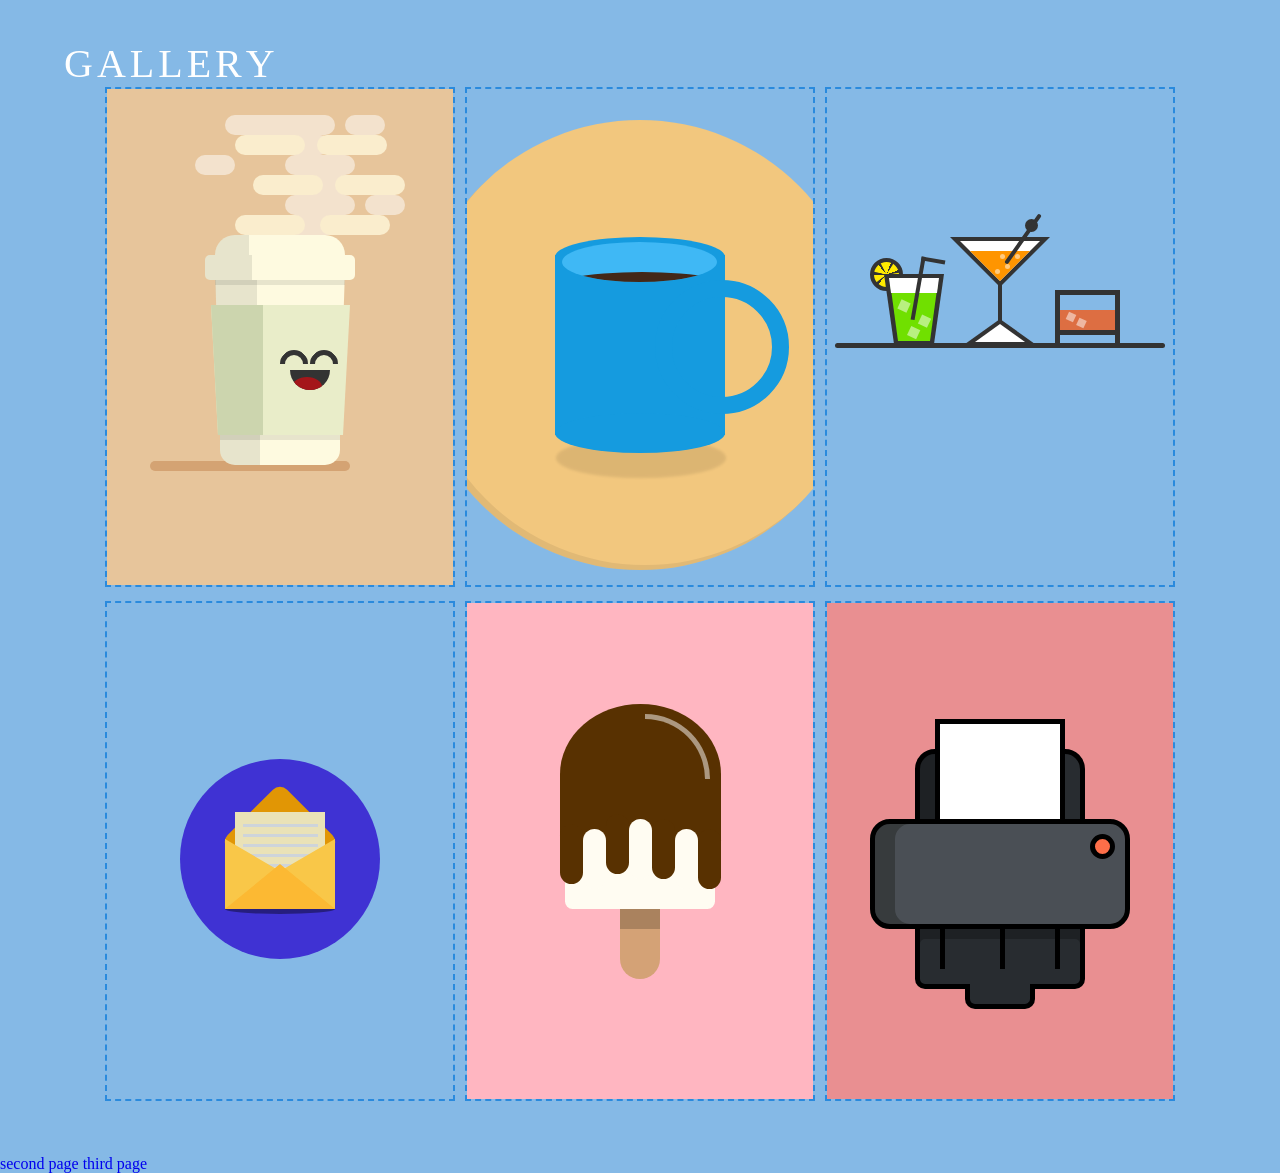
==== main/index.html @ 1396f450 "final version added" ====
<!DOCTYPE html>
<html lang="en">
<head>
    <meta charset="UTF-8">
    <meta http-equiv="X-UA-Compatible" content="IE=edge">
    <meta name="viewport" content="width=device-width, initial-scale=1.0">
    <link rel="stylesheet" href="index.css">
    <title>CSS Gallery - First page</title>
</head>
<body>
    <main>
        <div class="container">
            <div class="waviy">
                <span style="--i:1">G</span>
                <span style="--i:2">a</span>
                <span style="--i:3">l</span>
                <span style="--i:4">l</span>
                <span style="--i:5">e</span>
                <span style="--i:6">r</span>
                <span style="--i:7">y</span>
            </div>
            <ul class="image-gallery">
                <li>
                    <iframe src="..\coffee-cup.html" frameborder="0" width="100%" height="500" scrolling="no"></iframe>
                    <div class="overlay"><span>Coffee cup</span></div>
                </li>
                <li>
                    <iframe src="..\coffee-mug.html" frameborder="0" width="100%" height="500" scrolling="no"></iframe>
                    <div class="overlay"><span>coffee-mug</span></div>
                </li>
                <li>
                    <iframe src="..\drinks.html" frameborder="0" width="100%" height="500" scrolling="no"></iframe>
                    <div class="overlay"><span>Drinks</span></div>
                </li>
                <li>
                    <iframe src="..\envelope.html" frameborder="0" width="100%" height="500"></iframe>
                    <div class="overlay"><span>Envelope</span></div>
                </li>
                <li>
                    <iframe src="..\icecream.html" frameborder="0" width="100%" height="500"></iframe>
                    <div class="overlay"><span>Icecream</span></div>
                </li>
                <li>
                    <iframe src="..\printer.html" frameborder="0" width="100%" height="500" scrolling="no"></iframe>
                    <div class="overlay"><span>Printer</span></div>
                </li>
            </ul>
        </div>
        <a href="second.html" target="_blank">Second page</a>
        <a href="third.html" target="_blank">Third page</a>
    </main>
</body>
</html>
---- main/index.css ----
* {
    margin: 0;
    padding: 0;
    box-sizing: border-box;
}

body {
    font-family: "Comic Sans MS";
    background-color: #85b9e6;
}

.container {
    padding: 40px 5%;
}

iframe {
    border: 2px dashed #2a8add;
}

iframe:hover {
    cursor: pointer;
}

.heading-text {
    margin-bottom: 2rem;
    font-size: 2rem;
    text-align: center;
}

.heading-text span {
    font-weight: 100;
}

ul {
    list-style: none;
}

.image-gallery {
    display: flex;
    flex-wrap: wrap;
    justify-content: center;
    gap: 10px;
}

.image-gallery > li {
    flex-basis: 350px;
    position: relative;
    cursor: pointer;
}

.image-gallery::after {
    content: "";
    flex-basis: 350px;
}

.image-gallery li img {
    object-fit: cover;
    width: 100%;
    height: 100%;
    vertical-align: middle;
    border-radius: 5px;
}

.overlay {
    position: absolute;
    width: 100%;
    height: 100%;
    background: rgba(57, 57, 57, 0.502);
    color: #fff;
    display: flex;
    align-items: center;
    justify-content: center;
    top: 0;
    left: 0;
    border-radius: 5px;
    transform: scale(0);
    transition: all 0.2s 0.1s ease-in-out;
}

.image-gallery li:hover .overlay {
    transform: scale(1);
}

/*text animation*/
.waviy {
    position: relative;
}
.waviy span:hover {
    color: aqua;
}

.waviy span {
    position: relative;
    display: inline-block;
    font-size: 40px;
    color: #fff;
    text-transform: uppercase;
    animation: flip 2s infinite;
    animation-delay: calc(.2s * var(--i))
}


@keyframes flip {
    0%,80% {
      transform: rotateY(360deg) 
    }
}

/*a style*/
a {
    text-decoration: none;
    text-transform: lowercase;
}

a:visited {
    color: #c00060;
}

a:hover {
    background-color: #f2c77e;
    color: #704b0ac7;
}
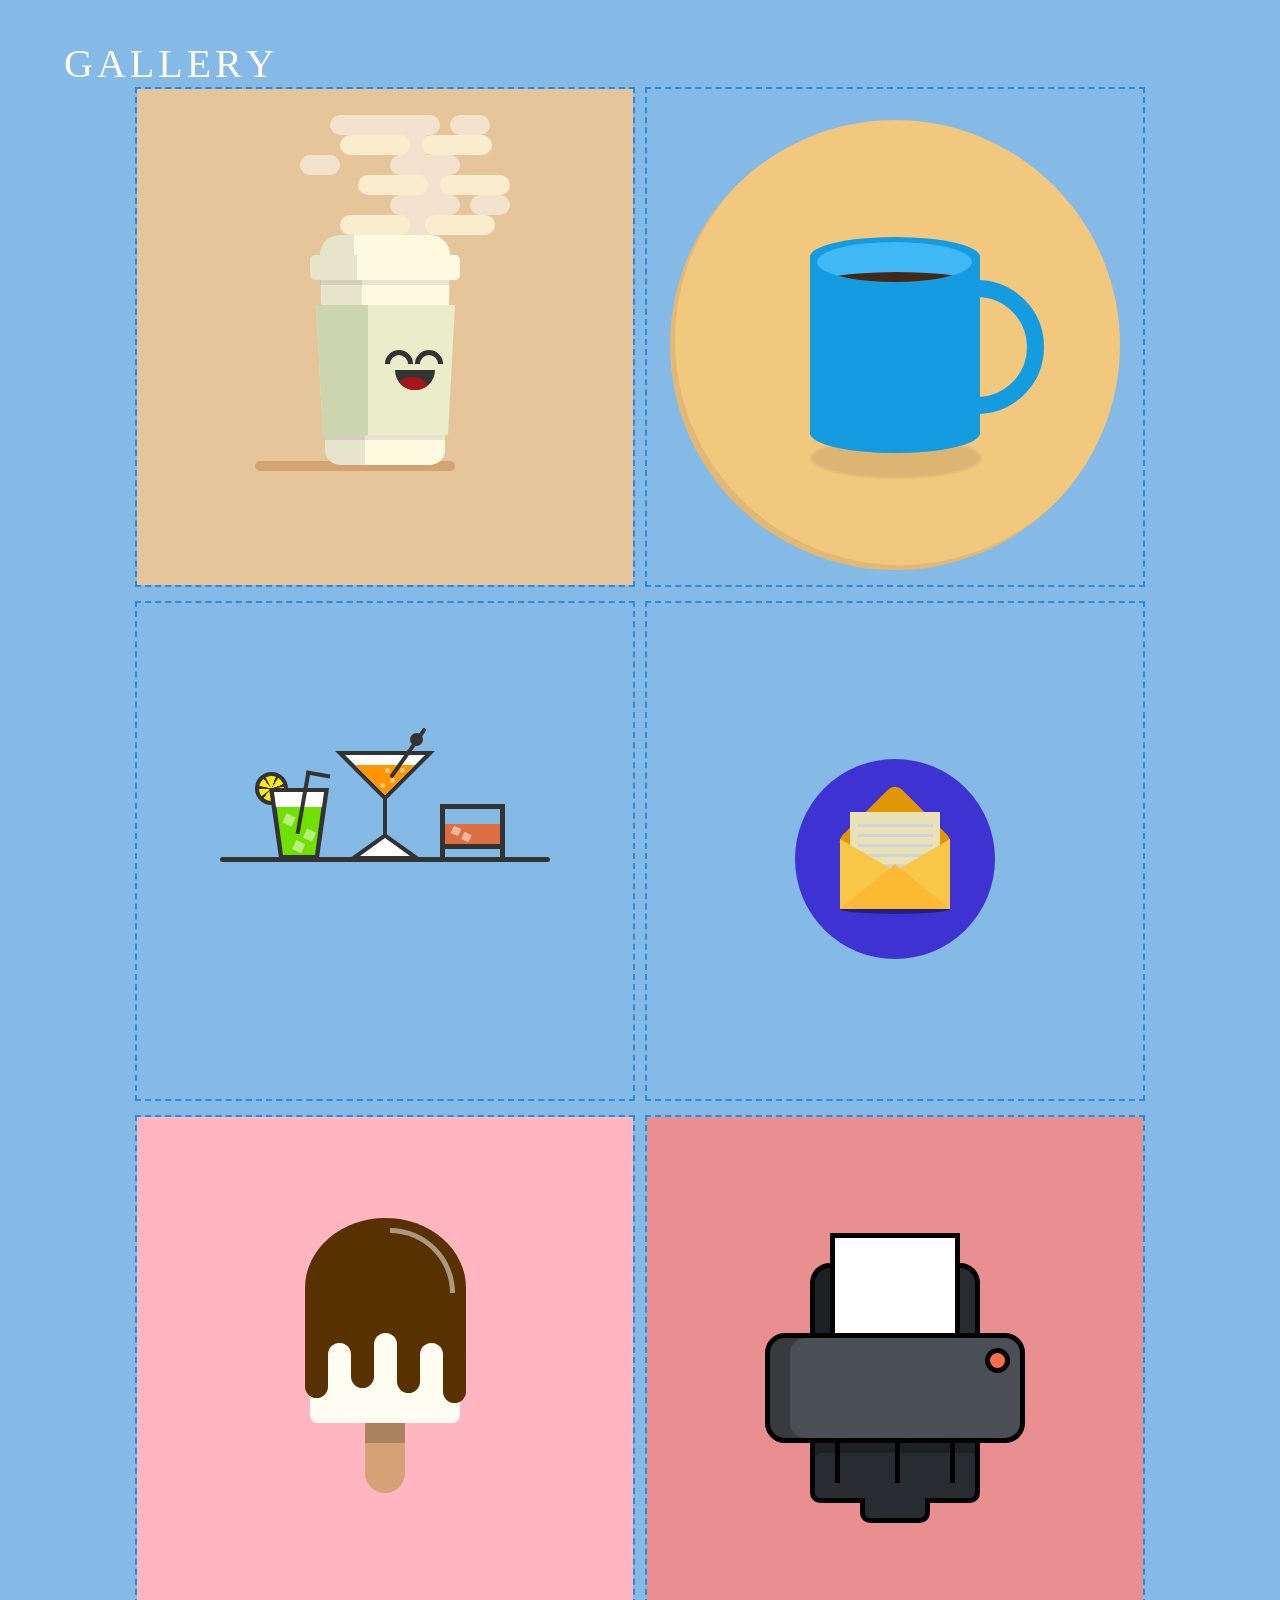
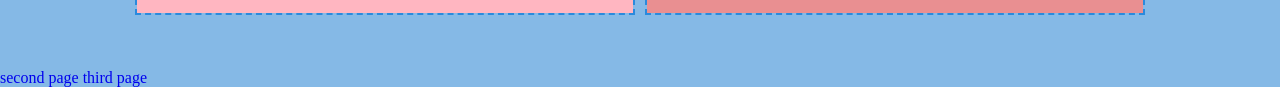
==== commit 236b6702: "one more animation added" ====
--- a/main/index.html
+++ b/main/index.html
@@ -1,53 +1,60 @@
-<!DOCTYPE html>
-<html lang="en">
-<head>
-    <meta charset="UTF-8">
-    <meta http-equiv="X-UA-Compatible" content="IE=edge">
-    <meta name="viewport" content="width=device-width, initial-scale=1.0">
-    <link rel="stylesheet" href="index.css">
-    <title>CSS Gallery - First page</title>
-</head>
-<body>
-    <main>
-        <div class="container">
-            <div class="waviy">
-                <span style="--i:1">G</span>
-                <span style="--i:2">a</span>
-                <span style="--i:3">l</span>
-                <span style="--i:4">l</span>
-                <span style="--i:5">e</span>
-                <span style="--i:6">r</span>
-                <span style="--i:7">y</span>
-            </div>
-            <ul class="image-gallery">
-                <li>
-                    <iframe src="..\coffee-cup.html" frameborder="0" width="100%" height="500" scrolling="no"></iframe>
-                    <div class="overlay"><span>Coffee cup</span></div>
-                </li>
-                <li>
-                    <iframe src="..\coffee-mug.html" frameborder="0" width="100%" height="500" scrolling="no"></iframe>
-                    <div class="overlay"><span>coffee-mug</span></div>
-                </li>
-                <li>
-                    <iframe src="..\drinks.html" frameborder="0" width="100%" height="500" scrolling="no"></iframe>
-                    <div class="overlay"><span>Drinks</span></div>
-                </li>
-                <li>
-                    <iframe src="..\envelope.html" frameborder="0" width="100%" height="500"></iframe>
-                    <div class="overlay"><span>Envelope</span></div>
-                </li>
-                <li>
-                    <iframe src="..\icecream.html" frameborder="0" width="100%" height="500"></iframe>
-                    <div class="overlay"><span>Icecream</span></div>
-                </li>
-                <li>
-                    <iframe src="..\printer.html" frameborder="0" width="100%" height="500" scrolling="no"></iframe>
-                    <div class="overlay"><span>Printer</span></div>
-                </li>
-            </ul>
-        </div>
-        <a href="second.html" target="_blank">Second page</a>
-        <a href="third.html" target="_blank">Third page</a>
-    </main>
-</body>
+<!DOCTYPE html>
+<html lang="en">
+<head>
+    <meta charset="UTF-8">
+    <meta http-equiv="X-UA-Compatible" content="IE=edge">
+    <meta name="viewport" content="width=device-width, initial-scale=1.0">
+    <link rel="stylesheet" href="index.css">
+    <link rel="icon" href="..\images\butterfly.png" type="image/png">
+    <title>CSS Gallery - First page</title>
+</head>
+<body>
+    <main>
+        <section>
+            <div class="container">
+                <div class="waviy">
+                    <span style="--i:1">G</span>
+                    <span style="--i:2">a</span>
+                    <span style="--i:3">l</span>
+                    <span style="--i:4">l</span>
+                    <span style="--i:5">e</span>
+                    <span style="--i:6">r</span>
+                    <span style="--i:7">y</span>
+                </div>
+                <article>
+                    <ul class="image-gallery">
+                        <li>
+                            <iframe src="..\coffee-cup.html" width="500" height="500" scrolling="no"></iframe>
+                            <div class="overlay"><span>Coffee cup</span></div>
+                        </li>
+                        <li>
+                            <iframe src="..\coffee-mug.html" width="500" height="500" scrolling="no"></iframe>
+                            <div class="overlay"><span>coffee-mug</span></div>
+                        </li>
+                        <li>
+                            <iframe src="..\drinks.html" width="500" height="500" scrolling="no"></iframe>
+                            <div class="overlay"><span>Drinks</span></div>
+                        </li>
+                        <li>
+                            <iframe src="..\envelope.html" width="500" height="500"></iframe>
+                            <div class="overlay"><span>Envelope</span></div>
+                        </li>
+                        <li>
+                            <iframe src="..\icecream.html" width="500" height="500"></iframe>
+                            <div class="overlay"><span>Icecream</span></div>
+                        </li>
+                        <li>
+                            <iframe src="..\printer.html" width="500" height="500" scrolling="no"></iframe>
+                            <div class="overlay"><span>Printer</span></div>
+                        </li>
+                    </ul>
+            </article>
+            </div>
+        </section>
+    </main>
+    <nav>
+        <a href="second.html" target="_blank">Second page</a>
+        <a href="third.html" target="_blank">Third page</a>
+    </nav>
+</body>
 </html>
--- a/main/index.css
+++ b/main/index.css
@@ -1,122 +1,122 @@
-* {
-    margin: 0;
-    padding: 0;
-    box-sizing: border-box;
-}
-
-body {
-    font-family: "Comic Sans MS";
-    background-color: #85b9e6;
-}
-
-.container {
-    padding: 40px 5%;
-}
-
-iframe {
-    border: 2px dashed #2a8add;
-}
-
-iframe:hover {
-    cursor: pointer;
-}
-
-.heading-text {
-    margin-bottom: 2rem;
-    font-size: 2rem;
-    text-align: center;
-}
-
-.heading-text span {
-    font-weight: 100;
-}
-
-ul {
-    list-style: none;
-}
-
-.image-gallery {
-    display: flex;
-    flex-wrap: wrap;
-    justify-content: center;
-    gap: 10px;
-}
-
-.image-gallery > li {
-    flex-basis: 350px;
-    position: relative;
-    cursor: pointer;
-}
-
-.image-gallery::after {
-    content: "";
-    flex-basis: 350px;
-}
-
-.image-gallery li img {
-    object-fit: cover;
-    width: 100%;
-    height: 100%;
-    vertical-align: middle;
-    border-radius: 5px;
-}
-
-.overlay {
-    position: absolute;
-    width: 100%;
-    height: 100%;
-    background: rgba(57, 57, 57, 0.502);
-    color: #fff;
-    display: flex;
-    align-items: center;
-    justify-content: center;
-    top: 0;
-    left: 0;
-    border-radius: 5px;
-    transform: scale(0);
-    transition: all 0.2s 0.1s ease-in-out;
-}
-
-.image-gallery li:hover .overlay {
-    transform: scale(1);
-}
-
-/*text animation*/
-.waviy {
-    position: relative;
-}
-.waviy span:hover {
-    color: aqua;
-}
-
-.waviy span {
-    position: relative;
-    display: inline-block;
-    font-size: 40px;
-    color: #fff;
-    text-transform: uppercase;
-    animation: flip 2s infinite;
-    animation-delay: calc(.2s * var(--i))
-}
-
-
-@keyframes flip {
-    0%,80% {
-      transform: rotateY(360deg) 
-    }
-}
-
-/*a style*/
-a {
-    text-decoration: none;
-    text-transform: lowercase;
-}
-
-a:visited {
-    color: #c00060;
-}
-
-a:hover {
-    background-color: #f2c77e;
-    color: #704b0ac7;
+* {
+    margin: 0;
+    padding: 0;
+    box-sizing: border-box;
+}
+
+body {
+    font-family: "Comic Sans MS";
+    background-color: #85b9e6;
+}
+
+.container {
+    padding: 40px 5%;
+}
+
+iframe {
+    border: 2px dashed #2a8add;
+}
+
+iframe:hover {
+    cursor: pointer;
+}
+
+.heading-text {
+    margin-bottom: 2rem;
+    font-size: 2rem;
+    text-align: center;
+}
+
+.heading-text span {
+    font-weight: 100;
+}
+
+ul {
+    list-style: none;
+}
+
+.image-gallery {
+    display: flex;
+    flex-wrap: wrap;
+    justify-content: center;
+    gap: 10px;
+}
+
+.image-gallery > li {
+    flex-basis: 350px;
+    position: relative;
+    cursor: pointer;
+}
+
+.image-gallery::after {
+    content: "";
+    flex-basis: 350px;
+}
+
+.image-gallery li img {
+    object-fit: cover;
+    width: 100%;
+    height: 100%;
+    vertical-align: middle;
+    border-radius: 5px;
+}
+
+.overlay {
+    position: absolute;
+    width: 100%;
+    height: 100%;
+    background: rgba(57, 57, 57, 0.502);
+    color: #fff;
+    display: flex;
+    align-items: center;
+    justify-content: center;
+    top: 0;
+    left: 0;
+    border-radius: 5px;
+    transform: scale(0);
+    transition: all 0.2s 0.1s ease-in-out;
+}
+
+.image-gallery li:hover .overlay {
+    transform: scale(1);
+}
+
+/*text animation*/
+.waviy {
+    position: relative;
+}
+.waviy span:hover {
+    color: aqua;
+}
+
+.waviy span {
+    position: relative;
+    display: inline-block;
+    font-size: 40px;
+    color: #fff;
+    text-transform: uppercase;
+    animation: flip 2s infinite;
+    animation-delay: calc(.2s * var(--i))
+}
+
+
+@keyframes flip {
+    0%,80% {
+      transform: rotateY(360deg) 
+    }
+}
+
+/*a style*/
+a {
+    text-decoration: none;
+    text-transform: lowercase;
+}
+
+a:visited {
+    color: #c00060;
+}
+
+a:hover {
+    background-color: #f2c77e;
+    color: #704b0ac7;
 }
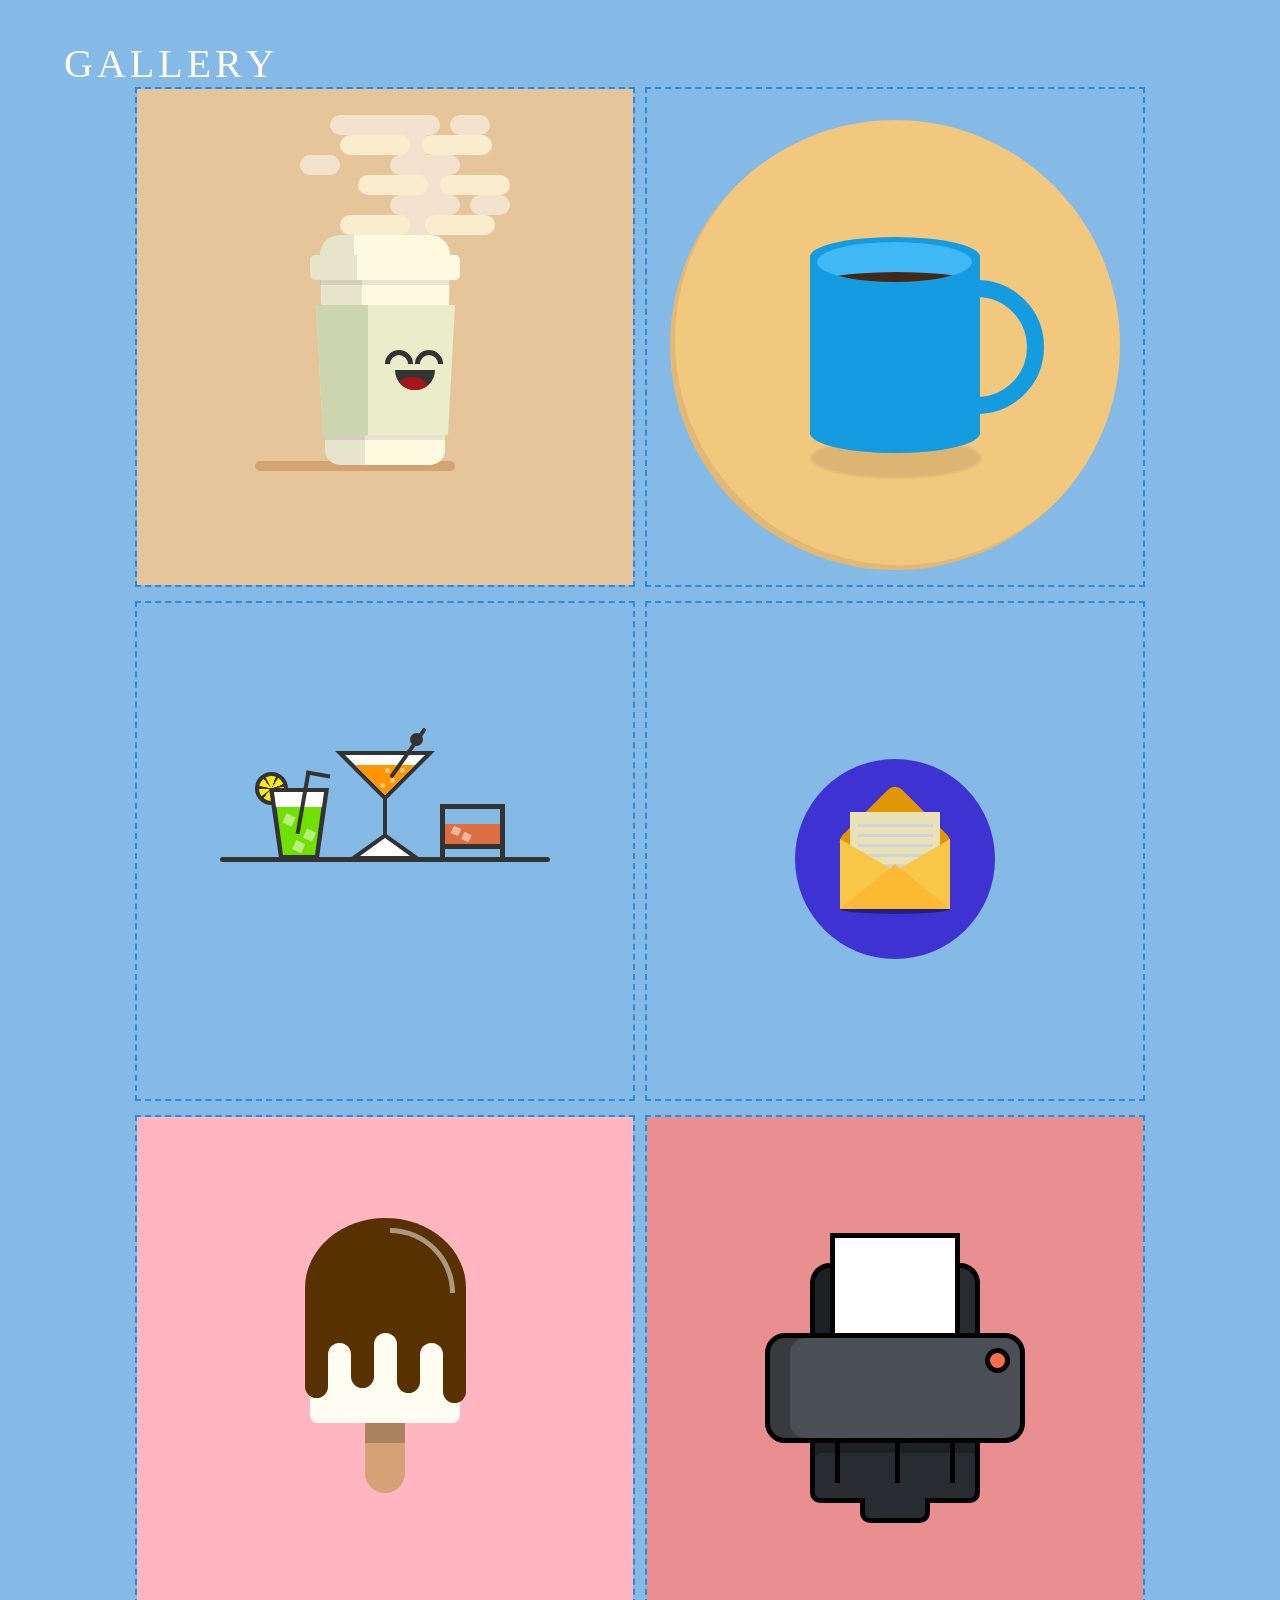
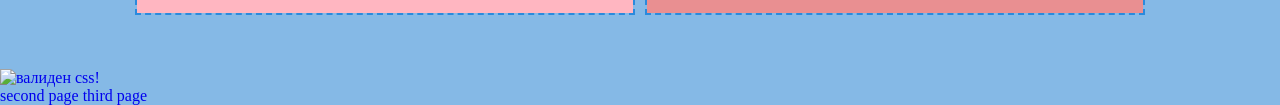
==== commit 5b3bb4fa: "validation passed" ====
--- a/main/index.html
+++ b/main/index.html
@@ -50,6 +50,15 @@
                     </ul>
             </article>
             </div>
+            <article>
+                <p>
+                    <a href="http://jigsaw.w3.org/css-validator/check/referer">
+                        <img style="border:0;width:88px;height:31px"
+                            src="http://jigsaw.w3.org/css-validator/images/vcss-blue"
+                            alt="Валиден CSS!" />
+                        </a>
+                    </p>
+            </article>
         </section>
     </main>
     <nav>
